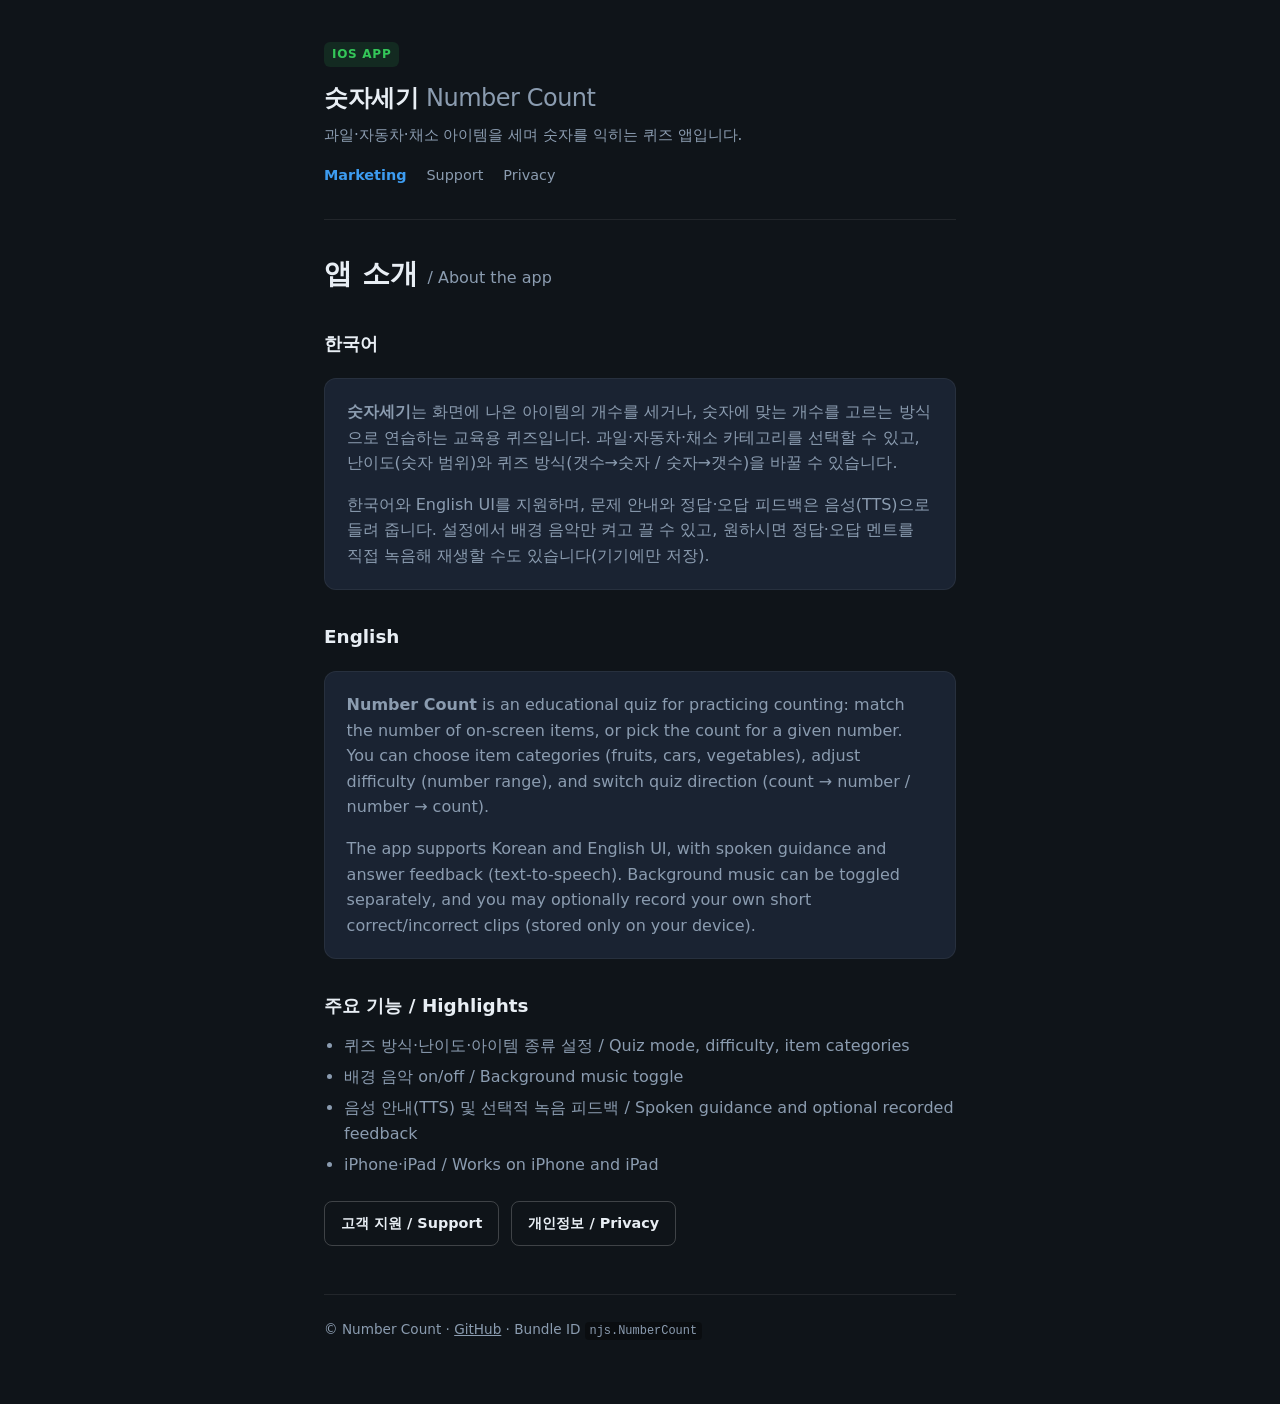
==== docs/index.html @ 173934dd "docs: App Store marketing, support, and privacy pages for GitHub Pages - Add index (marketing), supp" ====
<!DOCTYPE html>
<html lang="ko">
<head>
  <meta charset="utf-8">
  <meta name="viewport" content="width=device-width, initial-scale=1">
  <title>숫자세기 (Number Count) — App Store</title>
  <meta name="description" content="숫자세기(Number Count): 아이템을 세고 숫자를 맞추는 iOS 퀴즈 앱. 한국어·영어, 난이도·퀴즈 방식·배경음악·맞춤 음성 안내.">
  <link rel="stylesheet" href="assets/site.css">
  <link rel="canonical" href="https://mrnoh99.github.io/NumberCount/">
</head>
<body>
  <div class="wrap">
    <header class="site">
      <p class="badge">iOS App</p>
      <h1 class="brand">숫자세기 <span style="font-weight:500;color:var(--muted)">Number Count</span></h1>
      <p class="sub">과일·자동차·채소 아이템을 세며 숫자를 익히는 퀴즈 앱입니다.</p>
      <nav class="top" aria-label="문서">
        <a href="index.html" aria-current="page">Marketing</a>
        <a href="support.html">Support</a>
        <a href="privacy.html">Privacy</a>
      </nav>
    </header>

    <main>
      <h1 class="page-title">앱 소개 <span style="font-weight:400;color:var(--muted);font-size:1rem">/ About the app</span></h1>

      <div class="lang-block">
        <h2>한국어</h2>
        <div class="card">
          <p><strong>숫자세기</strong>는 화면에 나온 아이템의 개수를 세거나, 숫자에 맞는 개수를 고르는 방식으로 연습하는 교육용 퀴즈입니다. 과일·자동차·채소 카테고리를 선택할 수 있고, 난이도(숫자 범위)와 퀴즈 방식(갯수→숫자 / 숫자→갯수)을 바꿀 수 있습니다.</p>
          <p>한국어와 English UI를 지원하며, 문제 안내와 정답·오답 피드백은 음성(TTS)으로 들려 줍니다. 설정에서 배경 음악만 켜고 끌 수 있고, 원하시면 정답·오답 멘트를 직접 녹음해 재생할 수도 있습니다(기기에만 저장).</p>
        </div>
      </div>

      <div class="lang-block">
        <h2>English</h2>
        <div class="card">
          <p><strong>Number Count</strong> is an educational quiz for practicing counting: match the number of on-screen items, or pick the count for a given number. You can choose item categories (fruits, cars, vegetables), adjust difficulty (number range), and switch quiz direction (count → number / number → count).</p>
          <p>The app supports Korean and English UI, with spoken guidance and answer feedback (text-to-speech). Background music can be toggled separately, and you may optionally record your own short correct/incorrect clips (stored only on your device).</p>
        </div>
      </div>

      <h2>주요 기능 / Highlights</h2>
      <ul>
        <li>퀴즈 방식·난이도·아이템 종류 설정 / Quiz mode, difficulty, item categories</li>
        <li>배경 음악 on/off / Background music toggle</li>
        <li>음성 안내(TTS) 및 선택적 녹음 피드백 / Spoken guidance and optional recorded feedback</li>
        <li>iPhone·iPad / Works on iPhone and iPad</li>
      </ul>

      <div class="cta-row">
        <a class="btn btn-secondary" href="support.html">고객 지원 / Support</a>
        <a class="btn btn-secondary" href="privacy.html">개인정보 / Privacy</a>
      </div>
    </main>

    <footer class="site">
      <p>© Number Count · <a href="https://github.com/mrnoh99/NumberCount">GitHub</a> · Bundle ID <code>njs.NumberCount</code></p>
    </footer>
  </div>
</body>
</html>
---- docs/assets/site.css ----
:root {
  --bg: #0f1419;
  --surface: #1a2332;
  --text: #e8eef4;
  --muted: #8b9cb0;
  --accent: #3d9cf0;
  --accent-dim: #2a7bc8;
  --ok: #34c759;
  --radius: 12px;
  --max: 42rem;
}

*,
*::before,
*::after {
  box-sizing: border-box;
}

html {
  font-size: 16px;
  -webkit-text-size-adjust: 100%;
}

body {
  margin: 0;
  min-height: 100vh;
  font-family: system-ui, -apple-system, "Segoe UI", Roboto, "Helvetica Neue", Arial, sans-serif;
  background: var(--bg);
  color: var(--text);
  line-height: 1.6;
}

a {
  color: var(--accent);
  text-decoration: none;
}

a:hover {
  text-decoration: underline;
  color: var(--accent-dim);
}

.wrap {
  max-width: var(--max);
  margin: 0 auto;
  padding: 1.5rem 1.25rem 3rem;
}

header.site {
  padding: 1rem 0 2rem;
  border-bottom: 1px solid rgba(255, 255, 255, 0.08);
  margin-bottom: 2rem;
}

.brand {
  font-size: 1.5rem;
  font-weight: 700;
  letter-spacing: -0.02em;
  margin: 0 0 0.35rem;
}

.sub {
  color: var(--muted);
  font-size: 0.95rem;
  margin: 0;
}

nav.top {
  margin-top: 1rem;
  display: flex;
  flex-wrap: wrap;
  gap: 0.75rem 1.25rem;
  font-size: 0.9rem;
}

nav.top a {
  color: var(--muted);
}

nav.top a[aria-current="page"] {
  color: var(--accent);
  font-weight: 600;
}

h1.page-title {
  font-size: 1.75rem;
  margin: 0 0 1rem;
  font-weight: 700;
}

h2 {
  font-size: 1.15rem;
  margin: 2rem 0 0.75rem;
  color: var(--text);
  font-weight: 600;
}

h3 {
  font-size: 1rem;
  margin: 1.25rem 0 0.5rem;
  color: var(--muted);
  font-weight: 600;
}

p,
ul {
  margin: 0 0 1rem;
  color: var(--muted);
}

ul {
  padding-left: 1.25rem;
}

li {
  margin-bottom: 0.35rem;
}

.card {
  background: var(--surface);
  border-radius: var(--radius);
  padding: 1.25rem 1.35rem;
  margin: 1.25rem 0;
  border: 1px solid rgba(255, 255, 255, 0.06);
}

.card p:last-child {
  margin-bottom: 0;
}

.badge {
  display: inline-block;
  font-size: 0.75rem;
  font-weight: 600;
  text-transform: uppercase;
  letter-spacing: 0.06em;
  color: var(--ok);
  background: rgba(52, 199, 89, 0.12);
  padding: 0.2rem 0.5rem;
  border-radius: 6px;
  margin-bottom: 0.75rem;
}

footer.site {
  margin-top: 3rem;
  padding-top: 1.5rem;
  border-top: 1px solid rgba(255, 255, 255, 0.08);
  font-size: 0.85rem;
  color: var(--muted);
}

footer.site a {
  color: var(--muted);
  text-decoration: underline;
}

.lang-block {
  margin-bottom: 2rem;
}

.lang-block:last-of-type {
  margin-bottom: 0;
}

.cta-row {
  display: flex;
  flex-wrap: wrap;
  gap: 0.75rem;
  margin-top: 1.5rem;
}

.btn {
  display: inline-block;
  padding: 0.6rem 1rem;
  border-radius: 8px;
  font-weight: 600;
  font-size: 0.9rem;
  background: var(--accent);
  color: #fff !important;
  text-decoration: none !important;
}

.btn:hover {
  background: var(--accent-dim);
  text-decoration: none !important;
}

.btn-secondary {
  background: transparent;
  border: 1px solid rgba(255, 255, 255, 0.2);
  color: var(--text) !important;
}

.btn-secondary:hover {
  background: rgba(255, 255, 255, 0.06);
}

code {
  font-size: 0.88em;
  background: rgba(0, 0, 0, 0.35);
  padding: 0.15em 0.4em;
  border-radius: 4px;
}
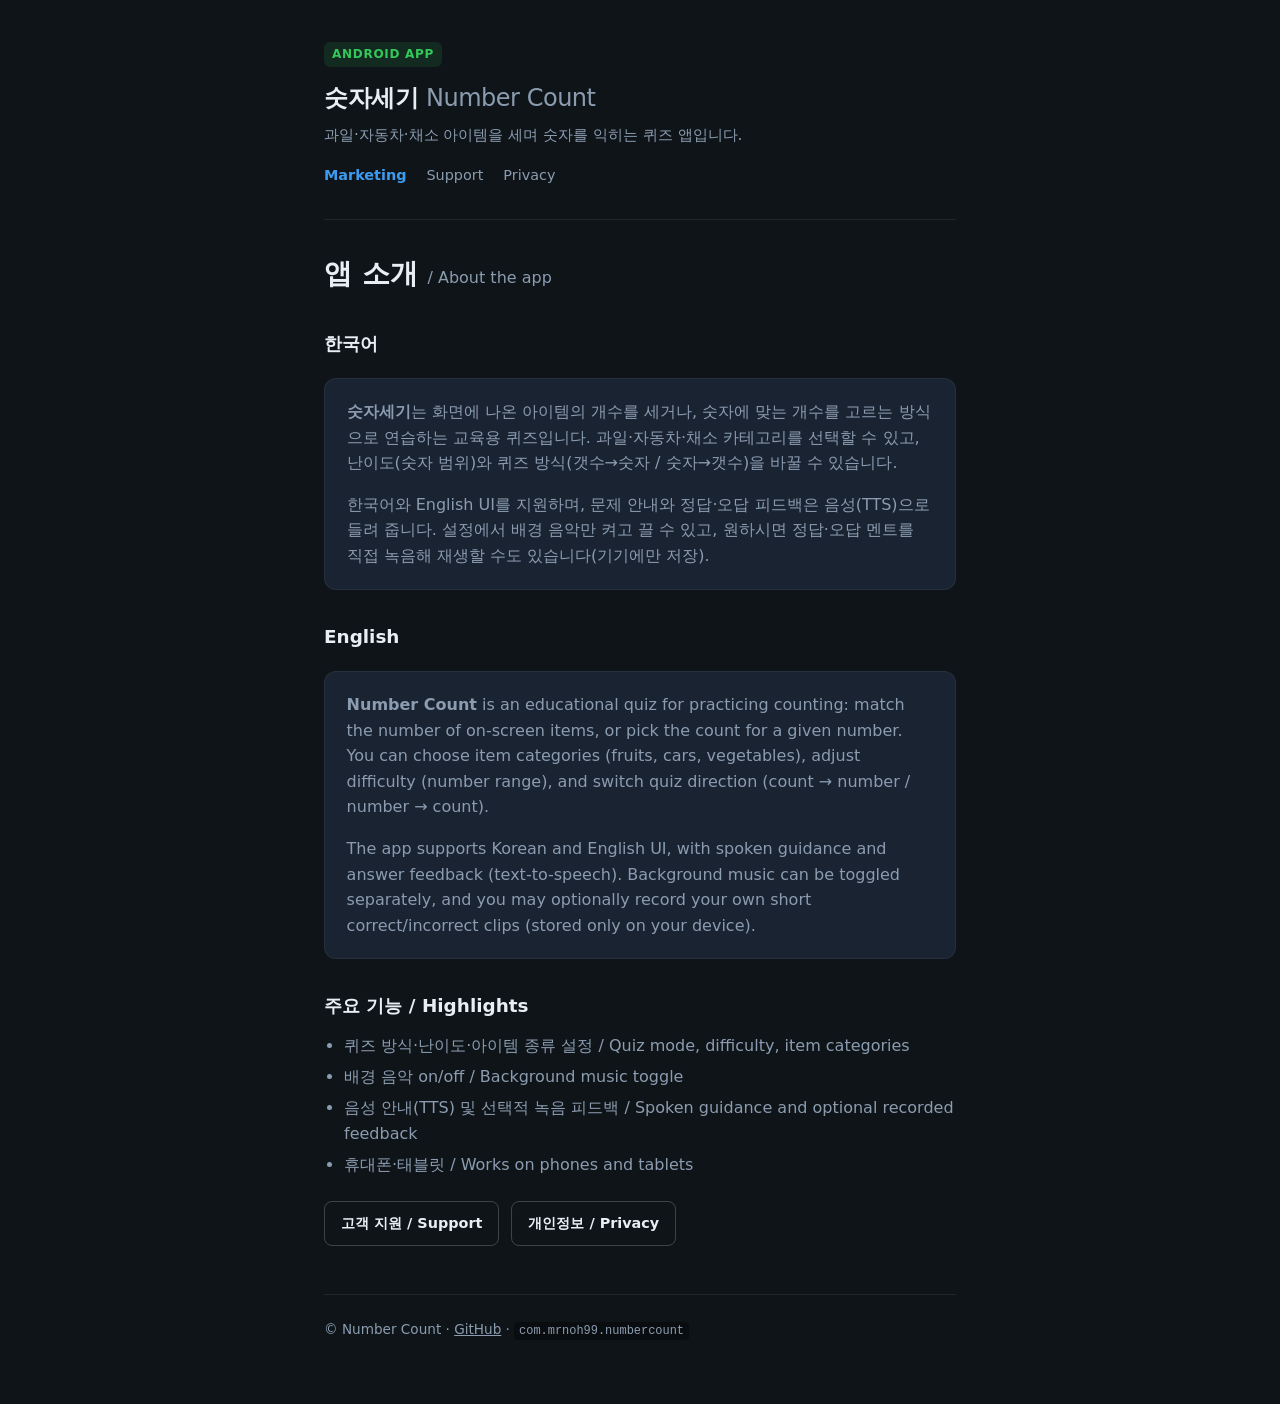
==== commit 4f26cacc: "Add Android privacy policy and GitHub Pages for Play Store." ====
--- a/docs/index.html
+++ b/docs/index.html
@@ -3,15 +3,15 @@
 <head>
   <meta charset="utf-8">
   <meta name="viewport" content="width=device-width, initial-scale=1">
-  <title>숫자세기 (Number Count) — App Store</title>
-  <meta name="description" content="숫자세기(Number Count): 아이템을 세고 숫자를 맞추는 iOS 퀴즈 앱. 한국어·영어, 난이도·퀴즈 방식·배경음악·맞춤 음성 안내.">
+  <title>숫자세기 (Number Count) — Android</title>
+  <meta name="description" content="숫자세기(Number Count) Android: 아이템을 세고 숫자를 맞추는 퀴즈 앱. 한국어·영어, 난이도·퀴즈 방식·배경음악·맞춤 음성 안내.">
   <link rel="stylesheet" href="assets/site.css">
-  <link rel="canonical" href="https://mrnoh99.github.io/NumberCount/">
+  <link rel="canonical" href="https://mrnoh99.github.io/NumberCount-Android/">
 </head>
 <body>
   <div class="wrap">
     <header class="site">
-      <p class="badge">iOS App</p>
+      <p class="badge">Android App</p>
       <h1 class="brand">숫자세기 <span style="font-weight:500;color:var(--muted)">Number Count</span></h1>
       <p class="sub">과일·자동차·채소 아이템을 세며 숫자를 익히는 퀴즈 앱입니다.</p>
       <nav class="top" aria-label="문서">
@@ -45,7 +45,7 @@
         <li>퀴즈 방식·난이도·아이템 종류 설정 / Quiz mode, difficulty, item categories</li>
         <li>배경 음악 on/off / Background music toggle</li>
         <li>음성 안내(TTS) 및 선택적 녹음 피드백 / Spoken guidance and optional recorded feedback</li>
-        <li>iPhone·iPad / Works on iPhone and iPad</li>
+        <li>휴대폰·태블릿 / Works on phones and tablets</li>
       </ul>
 
       <div class="cta-row">
@@ -55,7 +55,7 @@
     </main>
 
     <footer class="site">
-      <p>© Number Count · <a href="https://github.com/mrnoh99/NumberCount">GitHub</a> · Bundle ID <code>njs.NumberCount</code></p>
+      <p>© Number Count · <a href="https://github.com/mrnoh99/NumberCount-Android">GitHub</a> · <code>com.mrnoh99.numbercount</code></p>
     </footer>
   </div>
 </body>
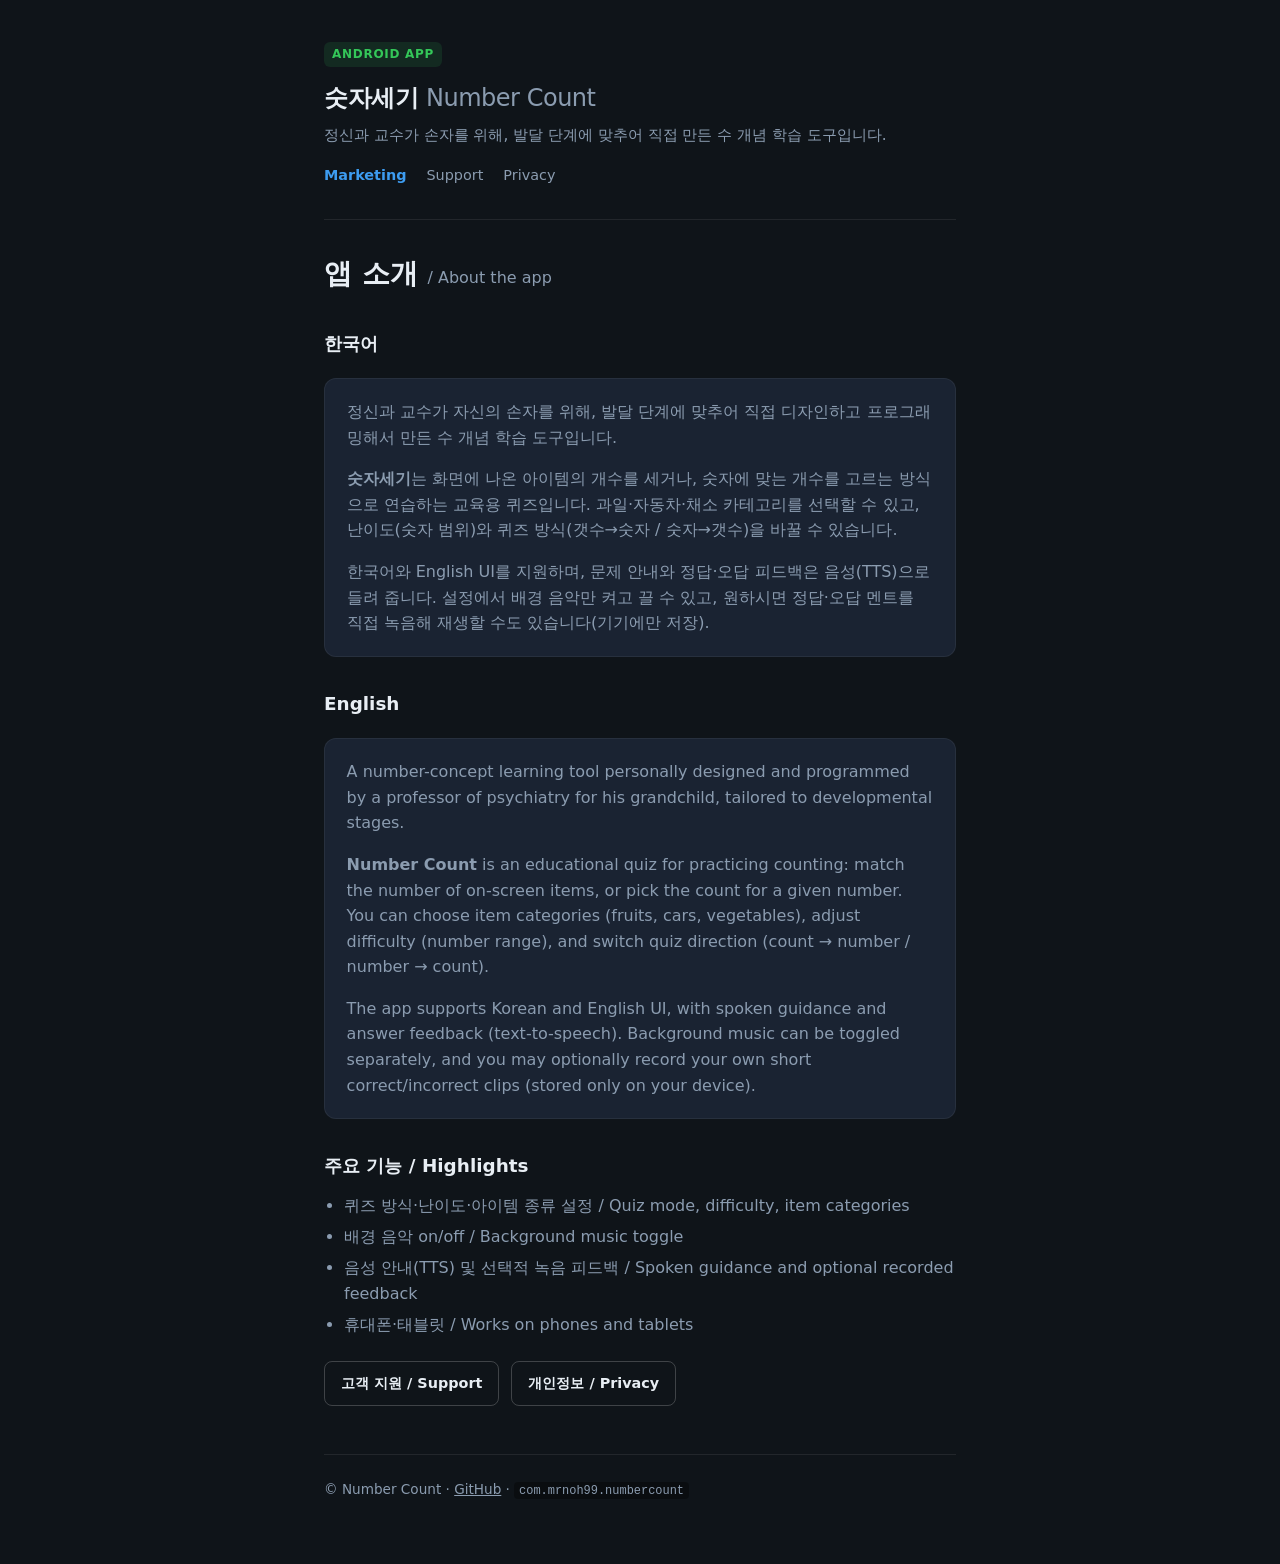
==== commit 8c6b6697: "Fix audio lifecycle and polish app for Play Store release. Improve BGM playback, feedback recording," ====
--- a/docs/index.html
+++ b/docs/index.html
@@ -4,7 +4,7 @@
   <meta charset="utf-8">
   <meta name="viewport" content="width=device-width, initial-scale=1">
   <title>숫자세기 (Number Count) — Android</title>
-  <meta name="description" content="숫자세기(Number Count) Android: 아이템을 세고 숫자를 맞추는 퀴즈 앱. 한국어·영어, 난이도·퀴즈 방식·배경음악·맞춤 음성 안내.">
+  <meta name="description" content="정신과 교수가 손자를 위해 직접 만든 수 개념 학습 앱. 발달 단계에 맞춘 숫자세기(Number Count) Android.">
   <link rel="stylesheet" href="assets/site.css">
   <link rel="canonical" href="https://mrnoh99.github.io/NumberCount-Android/">
 </head>
@@ -13,7 +13,7 @@
     <header class="site">
       <p class="badge">Android App</p>
       <h1 class="brand">숫자세기 <span style="font-weight:500;color:var(--muted)">Number Count</span></h1>
-      <p class="sub">과일·자동차·채소 아이템을 세며 숫자를 익히는 퀴즈 앱입니다.</p>
+      <p class="sub">정신과 교수가 손자를 위해, 발달 단계에 맞추어 직접 만든 수 개념 학습 도구입니다.</p>
       <nav class="top" aria-label="문서">
         <a href="index.html" aria-current="page">Marketing</a>
         <a href="support.html">Support</a>
@@ -27,6 +27,7 @@
       <div class="lang-block">
         <h2>한국어</h2>
         <div class="card">
+          <p>정신과 교수가 자신의 손자를 위해, 발달 단계에 맞추어 직접 디자인하고 프로그래밍해서 만든 수 개념 학습 도구입니다.</p>
           <p><strong>숫자세기</strong>는 화면에 나온 아이템의 개수를 세거나, 숫자에 맞는 개수를 고르는 방식으로 연습하는 교육용 퀴즈입니다. 과일·자동차·채소 카테고리를 선택할 수 있고, 난이도(숫자 범위)와 퀴즈 방식(갯수→숫자 / 숫자→갯수)을 바꿀 수 있습니다.</p>
           <p>한국어와 English UI를 지원하며, 문제 안내와 정답·오답 피드백은 음성(TTS)으로 들려 줍니다. 설정에서 배경 음악만 켜고 끌 수 있고, 원하시면 정답·오답 멘트를 직접 녹음해 재생할 수도 있습니다(기기에만 저장).</p>
         </div>
@@ -35,6 +36,7 @@
       <div class="lang-block">
         <h2>English</h2>
         <div class="card">
+          <p>A number-concept learning tool personally designed and programmed by a professor of psychiatry for his grandchild, tailored to developmental stages.</p>
           <p><strong>Number Count</strong> is an educational quiz for practicing counting: match the number of on-screen items, or pick the count for a given number. You can choose item categories (fruits, cars, vegetables), adjust difficulty (number range), and switch quiz direction (count → number / number → count).</p>
           <p>The app supports Korean and English UI, with spoken guidance and answer feedback (text-to-speech). Background music can be toggled separately, and you may optionally record your own short correct/incorrect clips (stored only on your device).</p>
         </div>
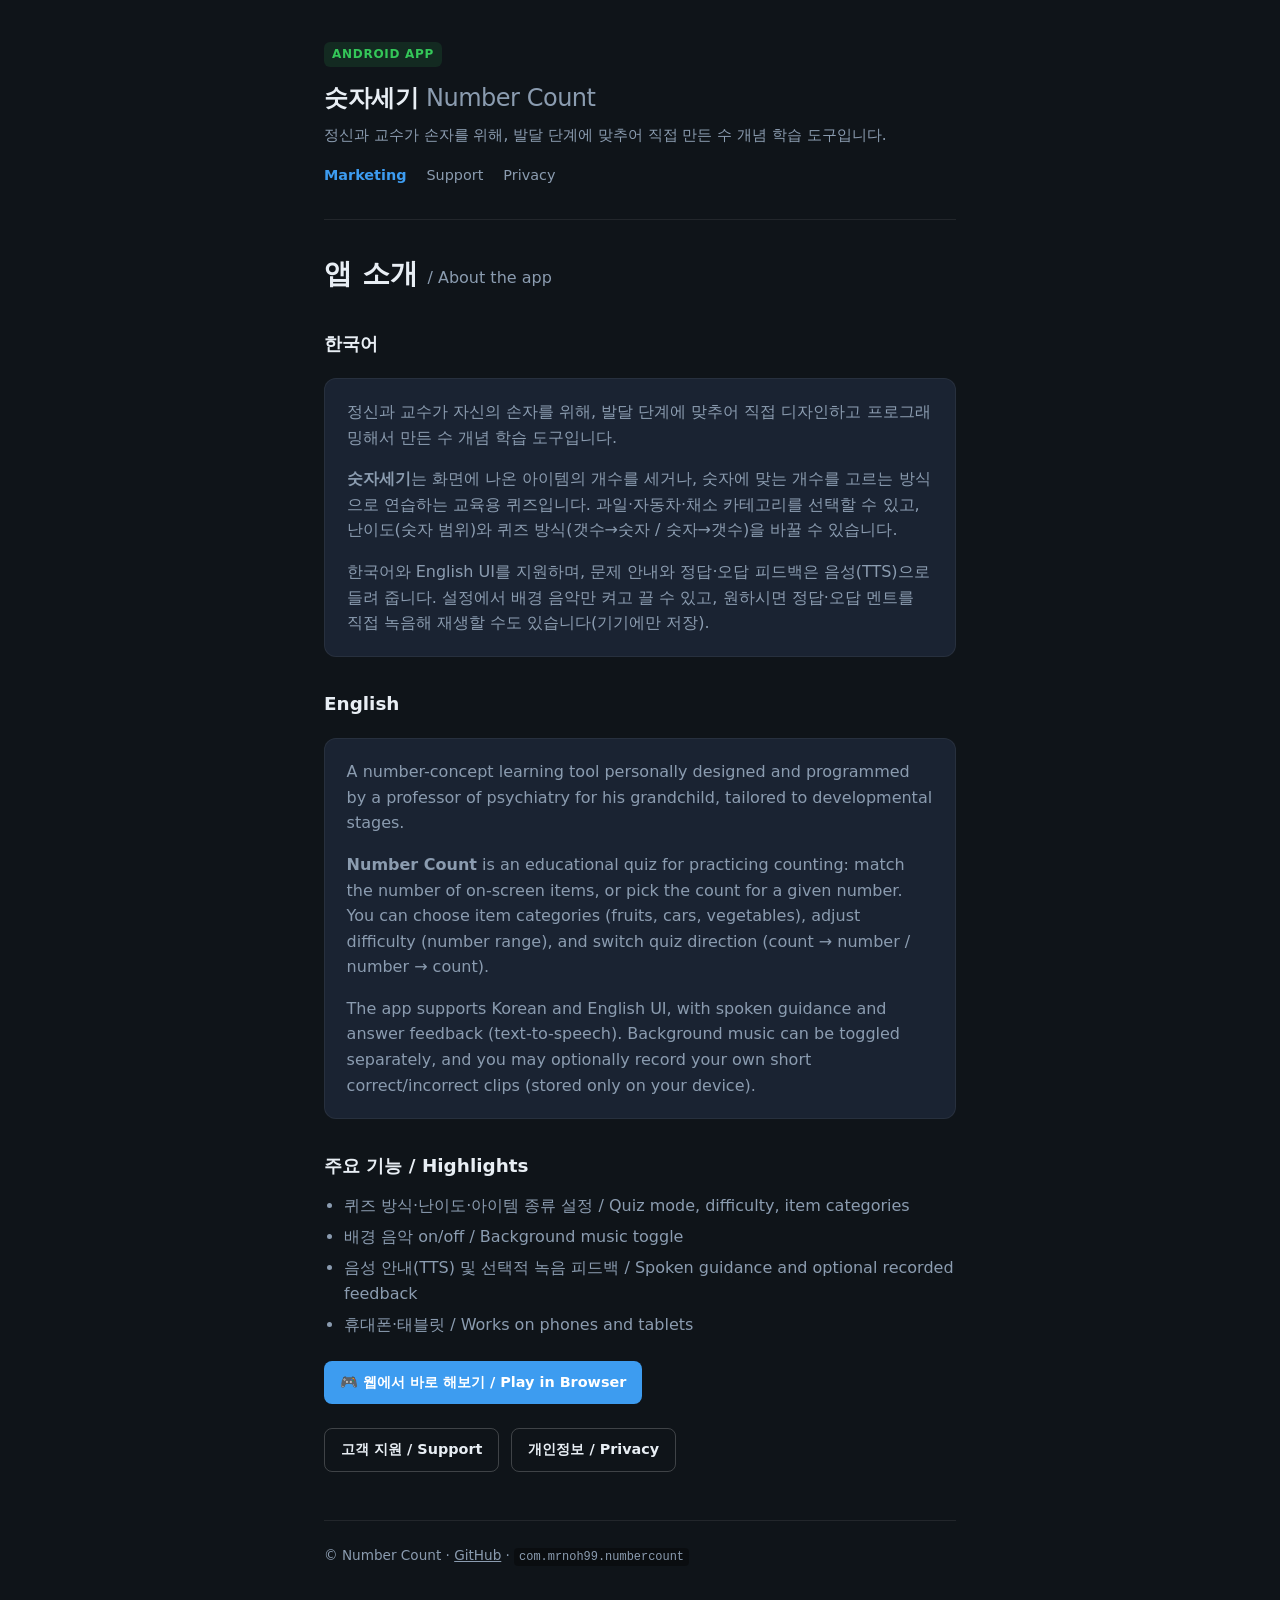
==== commit a76a3f75: "Move web app to docs/play/ for GitHub Pages Relocates the web quiz from web/ to docs/play/ so it liv" ====
--- a/docs/index.html
+++ b/docs/index.html
@@ -51,6 +51,9 @@
       </ul>
 
       <div class="cta-row">
+        <a class="btn" href="play/">🎮 웹에서 바로 해보기 / Play in Browser</a>
+      </div>
+      <div class="cta-row">
         <a class="btn btn-secondary" href="support.html">고객 지원 / Support</a>
         <a class="btn btn-secondary" href="privacy.html">개인정보 / Privacy</a>
       </div>
